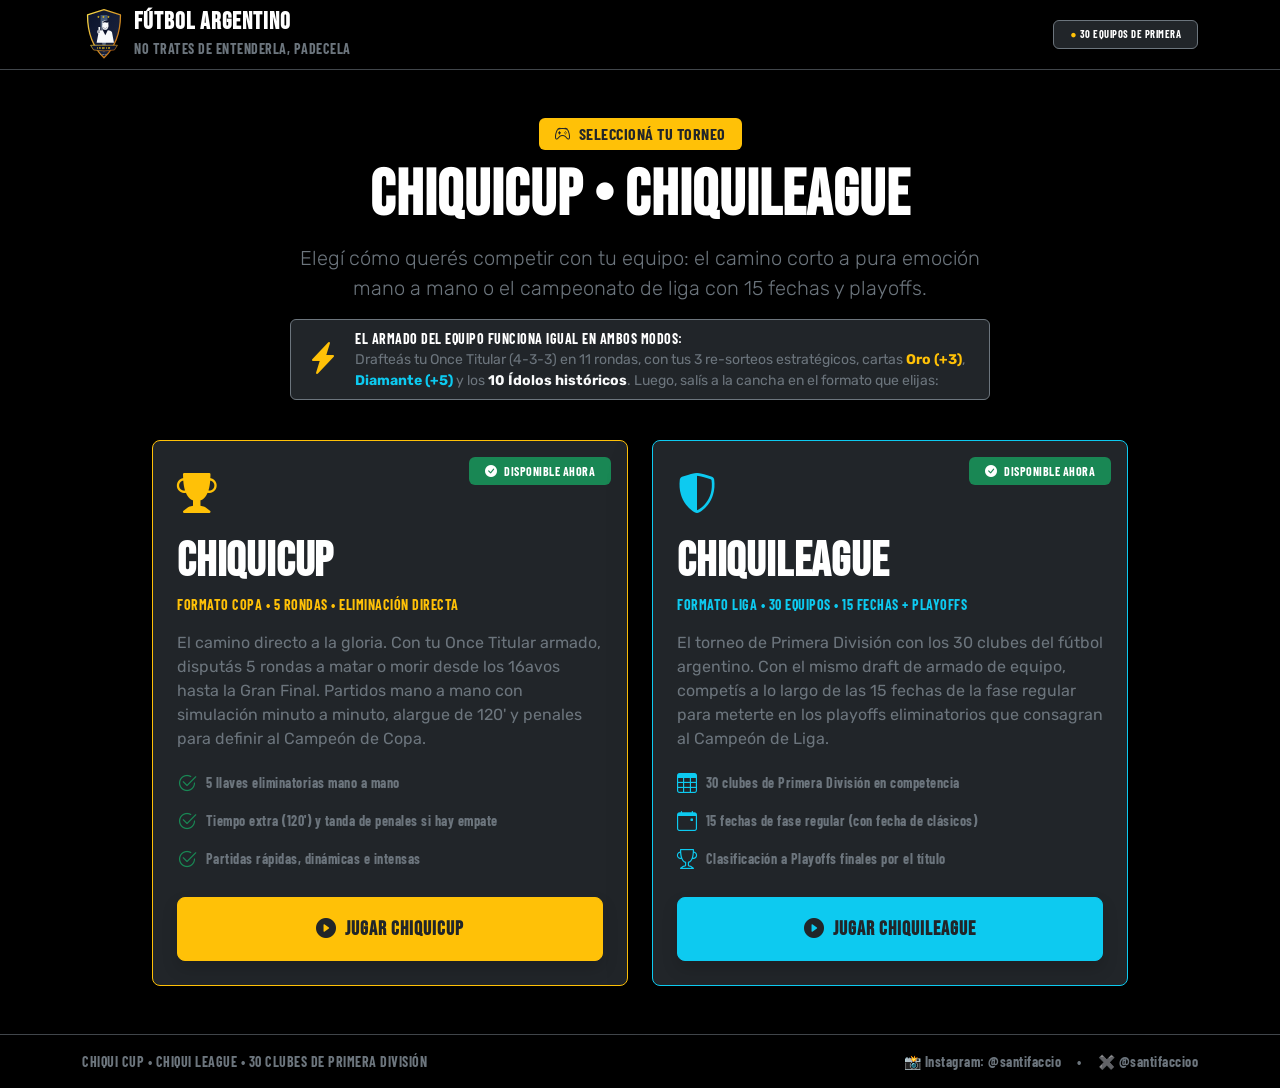
==== web/index.html @ f9009003 "Primer commit: subiendo el juego" ====
<!DOCTYPE html>
<html lang="es" data-bs-theme="dark">
<head>
    <meta charset="UTF-8">
    <meta name="viewport" content="width=device-width, initial-scale=1.0">
    <title>ChiquiCup & ChiquiLeague &bull; Menú Principal</title>
    <meta name="description" content="Elegí tu formato: ChiquiCup (Eliminación directa mano a mano) o ChiquiLeague (Liga de 30 equipos, 15 fechas y playoffs).">
    <!-- Bootstrap 5 CSS -->
    <link href="https://cdn.jsdelivr.net/npm/bootstrap@5.3.3/dist/css/bootstrap.min.css" rel="stylesheet">
    <!-- Bootstrap Icons -->
    <link href="https://cdn.jsdelivr.net/npm/bootstrap-icons@1.11.3/font/bootstrap-icons.min.css" rel="stylesheet">
    <!-- Google Fonts Deportivas (Fútbol Argentino: Bebas Neue, Barlow Condensed, Rubik) -->
    <link rel="preconnect" href="https://fonts.googleapis.com">
    <link rel="preconnect" href="https://fonts.gstatic.com" crossorigin>
    <link href="https://fonts.googleapis.com/css2?family=Barlow+Condensed:ital,wght@0,600;0,700;0,800;0,900;1,700&family=Bebas+Neue&family=Rubik:ital,wght@0,400;0,500;0,600;0,700;1,400&display=swap" rel="stylesheet">
    <link rel="stylesheet" href="style.css">
</head>
<body class="bg-black text-light min-vh-100 d-flex flex-column">

    <!-- Header Principal -->
    <header class="navbar navbar-expand-lg bg-black border-bottom border-secondary-subtle px-3 py-2 sticky-top shadow-sm">
        <div class="container d-flex justify-content-between align-items-center">
            <div class="d-flex align-items-center gap-2">
                <div class="chiqui-logo-box">
                    <svg class="chiqui-svg" viewBox="0 0 100 120" xmlns="http://www.w3.org/2000/svg">
                        <defs>
                            <linearGradient id="shieldGrad" x1="0%" y1="0%" x2="100%" y2="100%">
                                <stop offset="0%" stop-color="#0b132b"/>
                                <stop offset="100%" stop-color="#1c2541"/>
                            </linearGradient>
                            <linearGradient id="argStripes" x1="0%" y1="0%" x2="0%" y2="100%">
                                <stop offset="0%" stop-color="#75aadb"/>
                                <stop offset="50%" stop-color="#ffffff"/>
                                <stop offset="100%" stop-color="#75aadb"/>
                            </linearGradient>
                            <linearGradient id="goldBorder" x1="0%" y1="0%" x2="100%" y2="100%">
                                <stop offset="0%" stop-color="#fde047"/>
                                <stop offset="100%" stop-color="#b45309"/>
                            </linearGradient>
                        </defs>
                        <path d="M50 4 L88 16 C88 60 76 90 50 115 C24 90 12 60 12 16 Z" fill="url(#shieldGrad)" stroke="url(#goldBorder)" stroke-width="3" stroke-linejoin="round"/>
                        <path d="M42 16 L58 16 C58 64 54 86 50 104 C46 86 42 64 42 16 Z" fill="url(#argStripes)" opacity="0.4"/>
                        <text x="50" y="24" font-size="7.5" fill="#facc15" text-anchor="middle" font-weight="900" letter-spacing="1">★ ★ ★</text>
                        <g fill="#f8fafc">
                            <path d="M46 36 C44 31 48 29 53 29 C58 29 61 31 60 36 C60 39 61 41 60 44 C59 48 56 50 53 50 C50 50 47 48 46 44 C45 41 47 39 46 36 Z"/>
                            <path d="M46 35 C48 29 56 27 60 30 C61 32 59 34 57 34 C54 32 49 32 46 35 Z" fill="#0b132b"/>
                            <path d="M48 43 C50 47 56 47 58 43 C57 48 49 48 48 43 Z" fill="#0b132b"/>
                            <path d="M37 59 C37 53 44 51 53 51 C62 51 69 53 69 59 L73 80 L33 80 Z"/>
                            <path d="M47 51 L53 63 L59 51 Z" fill="#0b132b"/>
                            <g transform="translate(19, 39) scale(0.65)">
                                <path d="M32 30 L40 24 L45 28 L37 36 Z" fill="#f8fafc"/>
                                <circle cx="30" cy="24" r="7" fill="#f8fafc"/>
                                <path d="M28 24 L28 9 C28 7 34 7 34 9 L34 24 Z" fill="#f8fafc"/>
                                <line x1="25" y1="19" x2="33" y2="19" stroke="#0b132b" stroke-width="1.3"/>
                                <line x1="24" y1="23" x2="33" y2="23" stroke="#0b132b" stroke-width="1.3"/>
                                <line x1="25" y1="27" x2="33" y2="27" stroke="#0b132b" stroke-width="1.3"/>
                            </g>
                        </g>
                        <path d="M19 86 L81 86 L74 97 L50 99 L26 97 Z" fill="#0b132b" stroke="url(#goldBorder)" stroke-width="1.5"/>
                        <text x="50" y="94.5" font-family="'Bebas Neue', sans-serif" font-size="7.5" fill="#facc15" text-anchor="middle" letter-spacing="1">CHIQUI CUP</text>
                        <text x="50" y="108" font-family="'Barlow Condensed', sans-serif" font-size="4.2" font-weight="700" fill="#94a3b8" text-anchor="middle" letter-spacing="1">GENIO!</text>
                    </svg>
                </div>
                <div>
                    <h1 class="h4 mb-0 fw-bold font-display text-white tracking-wide">FÚTBOL ARGENTINO</h1>
                    <small class="text-secondary font-mono text-uppercase">No trates de entenderla, padecela</small>
                </div>
            </div>

            <div class="font-mono small text-secondary">
                <span class="badge text-bg-dark border border-secondary px-3 py-2">
                    <span class="text-warning">●</span> 30 EQUIPOS DE PRIMERA
                </span>
            </div>
        </div>
    </header>

    <!-- Menú de Selección de Modos -->
    <main class="container py-4 py-lg-5 flex-grow-1 d-flex flex-column justify-content-center">
        <!-- Título Central -->
        <div class="text-center mb-4">
            <span class="badge text-bg-warning text-dark font-mono px-3 py-2 fs-6 mb-2 shadow-sm text-uppercase">
                <i class="bi bi-controller me-1"></i> Seleccioná tu Torneo
            </span>
            <h1 class="display-3 fw-bold font-display text-white tracking-wide mb-2">CHIQUICUP &bull; CHIQUILEAGUE</h1>
            <p class="lead text-secondary max-w-700 mx-auto mb-3">
                Elegí cómo querés competir con tu equipo: el camino corto a pura emoción mano a mano o el campeonato de liga con 15 fechas y playoffs.
            </p>

            <!-- Banner Explicativo: El Armado de Equipo Funciona Igual -->
            <div class="alert bg-dark bg-opacity-70 border border-secondary max-w-700 mx-auto py-2 px-3 text-start d-flex align-items-center gap-3">
                <div class="fs-2 text-warning"><i class="bi bi-lightning-charge-fill"></i></div>
                <div class="small text-secondary">
                    <strong class="text-white font-mono d-block text-uppercase">El armado del equipo funciona igual en ambos modos:</strong>
                    Drafteás tu Once Titular (4-3-3) en 11 rondas, con tus 3 re-sorteos estratégicos, cartas <span class="text-warning fw-bold">Oro (+3)</span>, <span class="text-info fw-bold">Diamante (+5)</span> y los <span class="text-light fw-bold">10 Ídolos históricos</span>. Luego, salís a la cancha en el formato que elijas:
                </div>
            </div>
        </div>

        <!-- Tarjetas de Modos -->
        <div class="row g-4 justify-content-center max-w-1000 mx-auto w-100">

            <!-- 1. MODO: CHIQUICUP -->
            <div class="col-12 col-lg-6">
                <div class="mode-card card bg-dark border-warning h-100 p-4 shadow-lg d-flex flex-column justify-content-between position-relative overflow-hidden">
                    <div class="mode-card-badge position-absolute top-0 end-0 m-3">
                        <span class="badge text-bg-success font-mono px-3 py-2">
                            <i class="bi bi-check-circle-fill me-1"></i> DISPONIBLE AHORA
                        </span>
                    </div>

                    <div>
                        <div class="mode-icon fs-1 text-warning mb-2">
                            <i class="bi bi-trophy-fill"></i>
                        </div>
                        <h2 class="display-5 fw-bold font-display text-white mb-1">CHIQUICUP</h2>
                        <span class="text-warning font-mono small d-block mb-3 fw-bold text-uppercase">
                            Formato Copa &bull; 5 Rondas &bull; Eliminación Directa
                        </span>
                        <p class="text-secondary mb-3">
                            El camino directo a la gloria. Con tu Once Titular armado, disputás 5 rondas a matar o morir desde los 16avos hasta la Gran Final. Partidos mano a mano con simulación minuto a minuto, alargue de 120' y penales para definir al Campeón de Copa.
                        </p>

                        <ul class="list-unstyled font-mono small text-secondary mb-4 d-flex flex-column gap-2">
                            <li class="d-flex align-items-center gap-2">
                                <i class="bi bi-check2-circle text-success fs-5"></i>
                                <span>5 llaves eliminatorias mano a mano</span>
                            </li>
                            <li class="d-flex align-items-center gap-2">
                                <i class="bi bi-check2-circle text-success fs-5"></i>
                                <span>Tiempo extra (120') y tanda de penales si hay empate</span>
                            </li>
                            <li class="d-flex align-items-center gap-2">
                                <i class="bi bi-check2-circle text-success fs-5"></i>
                                <span>Partidas rápidas, dinámicas e intensas</span>
                            </li>
                        </ul>
                    </div>

                    <button type="button" onclick="openTeamNameModal('cup')" class="btn btn-warning btn-lg font-display fw-bold text-dark w-100 py-3 shadow mode-action-btn fs-5">
                        <i class="bi bi-play-circle-fill me-2"></i>JUGAR CHIQUICUP
                    </button>
                </div>
            </div>

            <!-- 2. MODO: CHIQUILEAGUE (DISPONIBLE AHORA) -->
            <div class="col-12 col-lg-6">
                <div class="mode-card card bg-dark border-info h-100 p-4 shadow-lg d-flex flex-column justify-content-between position-relative overflow-hidden">
                    <div class="mode-card-badge position-absolute top-0 end-0 m-3">
                        <span class="badge text-bg-success font-mono px-3 py-2">
                            <i class="bi bi-check-circle-fill me-1"></i> DISPONIBLE AHORA
                        </span>
                    </div>

                    <div>
                        <div class="mode-icon fs-1 text-info mb-2">
                            <i class="bi bi-shield-shaded"></i>
                        </div>
                        <h2 class="display-5 fw-bold font-display text-white mb-1">CHIQUILEAGUE</h2>
                        <span class="text-info font-mono small d-block mb-3 fw-bold text-uppercase">
                            Formato Liga &bull; 30 Equipos &bull; 15 Fechas + Playoffs
                        </span>
                        <p class="text-secondary mb-3">
                            El torneo de Primera División con los 30 clubes del fútbol argentino. Con el mismo draft de armado de equipo, competís a lo largo de las 15 fechas de la fase regular para meterte en los playoffs eliminatorios que consagran al Campeón de Liga.
                        </p>

                        <ul class="list-unstyled font-mono small text-secondary mb-4 d-flex flex-column gap-2">
                            <li class="d-flex align-items-center gap-2">
                                <i class="bi bi-table text-info fs-5"></i>
                                <span>30 clubes de Primera División en competencia</span>
                            </li>
                            <li class="d-flex align-items-center gap-2">
                                <i class="bi bi-calendar-event text-info fs-5"></i>
                                <span>15 fechas de fase regular (con fecha de clásicos)</span>
                            </li>
                            <li class="d-flex align-items-center gap-2">
                                <i class="bi bi-trophy text-info fs-5"></i>
                                <span>Clasificación a Playoffs finales por el título</span>
                            </li>
                        </ul>
                    </div>

                    <button type="button" onclick="openTeamNameModal('league')" class="btn btn-info btn-lg font-display fw-bold text-dark w-100 py-3 shadow mode-action-btn fs-5">
                        <i class="bi bi-play-circle-fill me-2"></i>JUGAR CHIQUILEAGUE
                    </button>
                </div>
            </div>

        </div>
    </main>

    <!-- Modal para nombrar al equipo -->
    <div class="modal fade" id="teamNameModal" tabindex="-1" aria-labelledby="teamNameModalLabel" aria-hidden="true">
        <div class="modal-dialog modal-dialog-centered">
            <div class="modal-content bg-dark border border-warning shadow-lg text-light">
                <div class="modal-header border-secondary bg-black bg-opacity-60">
                    <div class="d-flex align-items-center gap-2">
                        <i class="bi bi-shield-fill-check text-warning fs-4"></i>
                        <h5 class="modal-title font-chakra fw-bold tracking-wide" id="teamNameModalLabel">NOMBRE DE TU EQUIPO</h5>
                    </div>
                    <button type="button" class="btn-close btn-close-white" data-bs-dismiss="modal" aria-label="Close"></button>
                </div>
                <div class="modal-body p-4 text-center">
                    <p class="font-mono text-secondary mb-3">
                        Ingresá el nombre con el que vas a competir. Si lo dejás en blanco, por defecto será <span class="text-warning fw-bold">ChiquiTeam</span>.
                    </p>
                    <div class="mb-3">
                        <input type="text" id="input-team-name" class="form-control form-control-lg bg-black text-white border-secondary text-center font-chakra fs-4" placeholder="ChiquiTeam" maxlength="22" autocomplete="off">
                    </div>
                    <div class="d-flex gap-2 justify-content-center">
                        <button type="button" class="btn btn-outline-secondary font-mono px-3" data-bs-dismiss="modal">CANCELAR</button>
                        <button type="button" id="btn-confirm-start" class="btn btn-warning font-chakra fw-bold px-4 fs-5 text-dark">
                            <i class="bi bi-play-fill me-1"></i> ¡A LA CANCHA!
                        </button>
                    </div>
                </div>
            </div>
        </div>
    </div>

    <!-- Footer -->
    <footer class="retro-footer bg-black border-top border-secondary-subtle py-3 px-3 mt-auto">
        <div class="container d-flex justify-content-between align-items-center flex-wrap gap-2 font-mono small text-secondary">
            <span>CHIQUI CUP &bull; CHIQUI LEAGUE &bull; 30 CLUBES DE PRIMERA DIVISIÓN</span>
            <div class="footer-socials d-flex align-items-center gap-3">
                <a href="https://www.instagram.com/santifaccio/" target="_blank" rel="noopener noreferrer" class="text-secondary text-decoration-none hover-light">📸 Instagram: @santifaccio</a>
                <span>&bull;</span>
                <a href="https://x.com/santifaccioo" target="_blank" rel="noopener noreferrer" class="text-secondary text-decoration-none hover-light">✖️ @santifaccioo</a>
            </div>
        </div>
    </footer>

    <!-- Bootstrap 5 Bundle JS -->
    <script src="https://cdn.jsdelivr.net/npm/bootstrap@5.3.3/dist/js/bootstrap.bundle.min.js"></script>
    <script>
        let targetMode = 'cup';
        let teamNameModalInstance = null;

        function openTeamNameModal(mode) {
            targetMode = mode;
            const modalEl = document.getElementById('teamNameModal');
            if (!teamNameModalInstance) {
                teamNameModalInstance = new bootstrap.Modal(modalEl);
            }
            const input = document.getElementById('input-team-name');
            const saved = localStorage.getItem('userTeamName');
            input.value = (saved && saved !== 'Tu Equipo') ? saved : '';
            teamNameModalInstance.show();
            setTimeout(() => input.focus(), 400);
        }

        function confirmTeamNameAndStart() {
            const input = document.getElementById('input-team-name');
            let name = (input.value || '').trim();
            if (!name) {
                name = 'ChiquiTeam';
            }
            localStorage.setItem('userTeamName', name);
            if (teamNameModalInstance) {
                teamNameModalInstance.hide();
            }
            const targetPage = (targetMode === 'league') ? 'chiquileague.html' : 'chiquicup.html';
            window.location.href = `${targetPage}?name=${encodeURIComponent(name)}`;
        }

        document.addEventListener('DOMContentLoaded', () => {
            const confirmBtn = document.getElementById('btn-confirm-start');
            if (confirmBtn) {
                confirmBtn.addEventListener('click', confirmTeamNameAndStart);
            }
            const input = document.getElementById('input-team-name');
            if (input) {
                input.addEventListener('keydown', (e) => {
                    if (e.key === 'Enter') {
                        e.preventDefault();
                        confirmTeamNameAndStart();
                    }
                });
            }
        });
    </script>
</body>
</html>
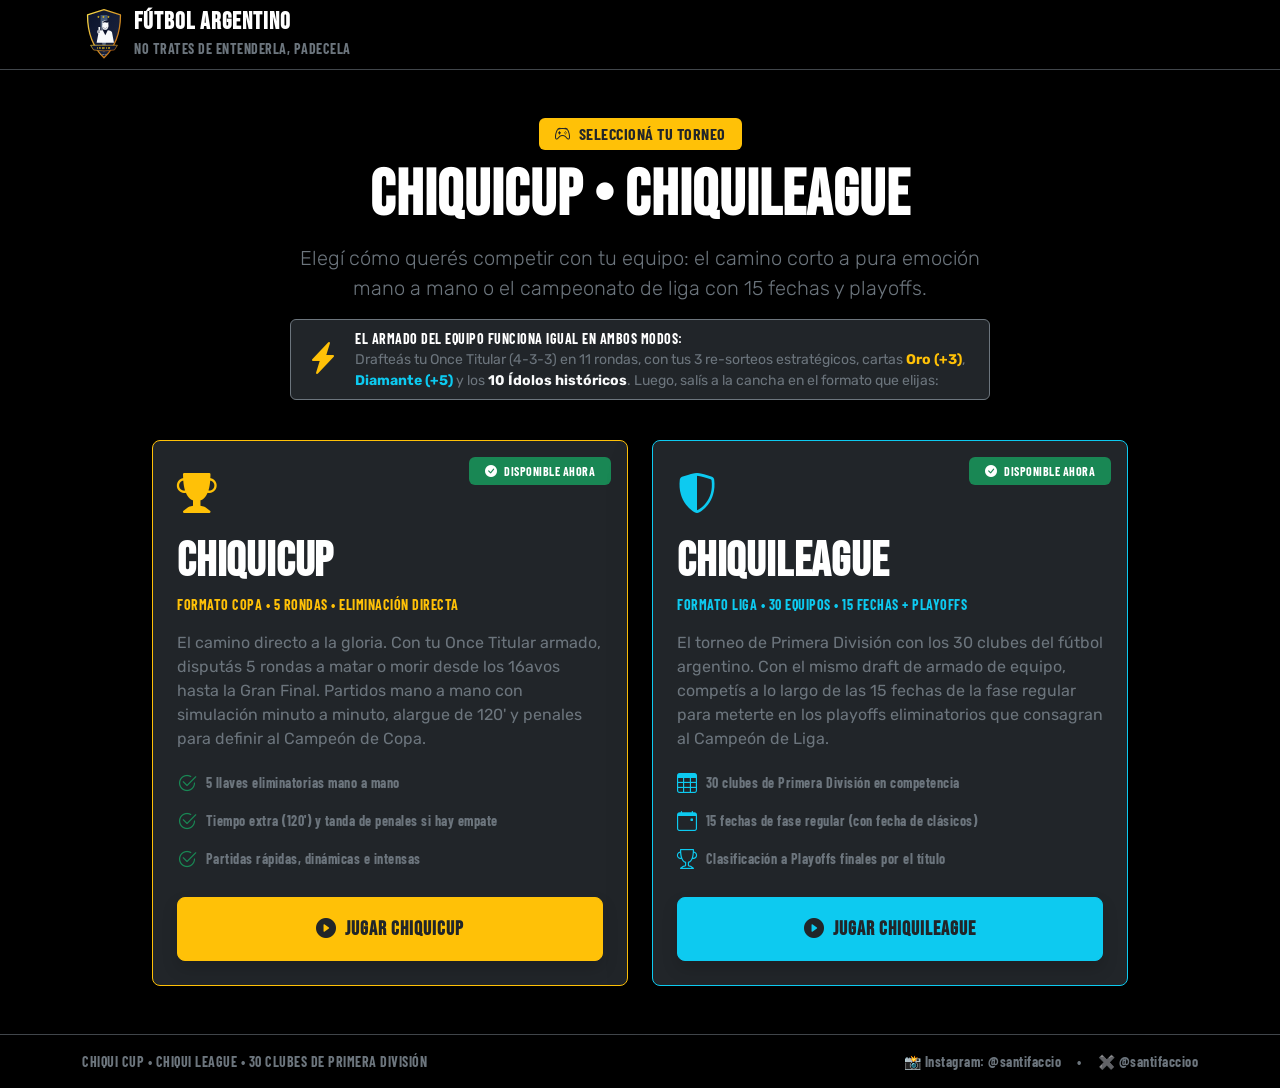
==== commit 644a202d: "correccion bugs" ====
--- a/web/index.html
+++ b/web/index.html
@@ -5,11 +5,11 @@
     <meta name="viewport" content="width=device-width, initial-scale=1.0">
     <title>ChiquiCup & ChiquiLeague &bull; Menú Principal</title>
     <meta name="description" content="Elegí tu formato: ChiquiCup (Eliminación directa mano a mano) o ChiquiLeague (Liga de 30 equipos, 15 fechas y playoffs).">
-    <!-- Bootstrap 5 CSS -->
+    
     <link href="https://cdn.jsdelivr.net/npm/bootstrap@5.3.3/dist/css/bootstrap.min.css" rel="stylesheet">
-    <!-- Bootstrap Icons -->
+    
     <link href="https://cdn.jsdelivr.net/npm/bootstrap-icons@1.11.3/font/bootstrap-icons.min.css" rel="stylesheet">
-    <!-- Google Fonts Deportivas (Fútbol Argentino: Bebas Neue, Barlow Condensed, Rubik) -->
+    
     <link rel="preconnect" href="https://fonts.googleapis.com">
     <link rel="preconnect" href="https://fonts.gstatic.com" crossorigin>
     <link href="https://fonts.googleapis.com/css2?family=Barlow+Condensed:ital,wght@0,600;0,700;0,800;0,900;1,700&family=Bebas+Neue&family=Rubik:ital,wght@0,400;0,500;0,600;0,700;1,400&display=swap" rel="stylesheet">
@@ -17,7 +17,7 @@
 </head>
 <body class="bg-black text-light min-vh-100 d-flex flex-column">
 
-    <!-- Header Principal -->
+    
     <header class="navbar navbar-expand-lg bg-black border-bottom border-secondary-subtle px-3 py-2 sticky-top shadow-sm">
         <div class="container d-flex justify-content-between align-items-center">
             <div class="d-flex align-items-center gap-2">
@@ -67,17 +67,13 @@
                 </div>
             </div>
 
-            <div class="font-mono small text-secondary">
-                <span class="badge text-bg-dark border border-secondary px-3 py-2">
-                    <span class="text-warning">●</span> 30 EQUIPOS DE PRIMERA
-                </span>
-            </div>
+            
         </div>
     </header>
 
-    <!-- Menú de Selección de Modos -->
+    
     <main class="container py-4 py-lg-5 flex-grow-1 d-flex flex-column justify-content-center">
-        <!-- Título Central -->
+        
         <div class="text-center mb-4">
             <span class="badge text-bg-warning text-dark font-mono px-3 py-2 fs-6 mb-2 shadow-sm text-uppercase">
                 <i class="bi bi-controller me-1"></i> Seleccioná tu Torneo
@@ -87,7 +83,7 @@
                 Elegí cómo querés competir con tu equipo: el camino corto a pura emoción mano a mano o el campeonato de liga con 15 fechas y playoffs.
             </p>
 
-            <!-- Banner Explicativo: El Armado de Equipo Funciona Igual -->
+            
             <div class="alert bg-dark bg-opacity-70 border border-secondary max-w-700 mx-auto py-2 px-3 text-start d-flex align-items-center gap-3">
                 <div class="fs-2 text-warning"><i class="bi bi-lightning-charge-fill"></i></div>
                 <div class="small text-secondary">
@@ -97,10 +93,10 @@
             </div>
         </div>
 
-        <!-- Tarjetas de Modos -->
+        
         <div class="row g-4 justify-content-center max-w-1000 mx-auto w-100">
 
-            <!-- 1. MODO: CHIQUICUP -->
+            
             <div class="col-12 col-lg-6">
                 <div class="mode-card card bg-dark border-warning h-100 p-4 shadow-lg d-flex flex-column justify-content-between position-relative overflow-hidden">
                     <div class="mode-card-badge position-absolute top-0 end-0 m-3">
@@ -143,7 +139,7 @@
                 </div>
             </div>
 
-            <!-- 2. MODO: CHIQUILEAGUE (DISPONIBLE AHORA) -->
+            
             <div class="col-12 col-lg-6">
                 <div class="mode-card card bg-dark border-info h-100 p-4 shadow-lg d-flex flex-column justify-content-between position-relative overflow-hidden">
                     <div class="mode-card-badge position-absolute top-0 end-0 m-3">
@@ -189,7 +185,7 @@
         </div>
     </main>
 
-    <!-- Modal para nombrar al equipo -->
+    
     <div class="modal fade" id="teamNameModal" tabindex="-1" aria-labelledby="teamNameModalLabel" aria-hidden="true">
         <div class="modal-dialog modal-dialog-centered">
             <div class="modal-content bg-dark border border-warning shadow-lg text-light">
@@ -218,7 +214,7 @@
         </div>
     </div>
 
-    <!-- Footer -->
+    
     <footer class="retro-footer bg-black border-top border-secondary-subtle py-3 px-3 mt-auto">
         <div class="container d-flex justify-content-between align-items-center flex-wrap gap-2 font-mono small text-secondary">
             <span>CHIQUI CUP &bull; CHIQUI LEAGUE &bull; 30 CLUBES DE PRIMERA DIVISIÓN</span>
@@ -230,7 +226,7 @@
         </div>
     </footer>
 
-    <!-- Bootstrap 5 Bundle JS -->
+    
     <script src="https://cdn.jsdelivr.net/npm/bootstrap@5.3.3/dist/js/bootstrap.bundle.min.js"></script>
     <script>
         let targetMode = 'cup';
--- a/web/style.css
+++ b/web/style.css
@@ -0,0 +1,761 @@
+
+
+:root {
+    --bg-main: #0b0e14;
+    --bg-panel: #141820;
+    --border-color: #2a3342;
+    --border-subtle: #1c232f;
+    --text-main: #f1f5f9;
+    --text-muted: #94a3b8;
+    
+    
+    --border-optimal: #22c55e;   
+    --border-cat: #eab308;       
+    --border-diff: #ef4444;      
+    
+    --pitch-green: #112818;
+    --pitch-line: rgba(255, 255, 255, 0.22);
+    --gold-accent: #d97706;
+}
+
+* {
+    margin: 0;
+    padding: 0;
+    box-sizing: border-box;
+}
+
+body {
+    background-color: var(--bg-main);
+    color: var(--text-main);
+    font-family: 'Rubik', -apple-system, BlinkMacSystemFont, sans-serif;
+    min-height: 100vh;
+}
+
+
+.font-chakra, .font-display { font-family: 'Bebas Neue', 'Barlow Condensed', sans-serif; letter-spacing: 0.8px; }
+.font-mono, .font-condensed { font-family: 'Barlow Condensed', sans-serif; font-weight: 700; letter-spacing: 0.5px; }
+.tracking-wide { letter-spacing: 1px; }
+
+.badge-dot {
+    display: inline-block;
+    width: 8px;
+    height: 8px;
+    border-radius: 50%;
+}
+
+.hidden {
+    display: none !important;
+}
+
+
+.chiqui-logo-box {
+    width: 44px;
+    height: 52px;
+    display: flex;
+    align-items: center;
+    justify-content: center;
+    flex-shrink: 0;
+}
+
+.chiqui-svg {
+    width: 100%;
+    height: 100%;
+    filter: drop-shadow(0 2px 5px rgba(0,0,0,0.7));
+}
+
+
+
+.tactical-board {
+    position: relative;
+    background: radial-gradient(circle at center, #15381f 0%, #0d2414 70%, #07170c 100%);
+    border: 2px solid #234d2a;
+    border-radius: 6px;
+    padding: 18px 10px;
+    display: flex;
+    flex-direction: column;
+    justify-content: space-between;
+    min-height: 560px;
+    box-shadow: inset 0 0 25px rgba(0, 0, 0, 0.7);
+    overflow: hidden;
+}
+
+
+.pitch-lines {
+    position: absolute;
+    inset: 0;
+    pointer-events: none;
+}
+
+.center-line {
+    position: absolute;
+    top: 50%;
+    left: 0;
+    right: 0;
+    height: 1px;
+    background: var(--pitch-line);
+}
+
+.center-circle {
+    position: absolute;
+    top: 50%;
+    left: 50%;
+    width: 110px;
+    height: 110px;
+    border: 1px solid var(--pitch-line);
+    border-radius: 50%;
+    transform: translate(-50%, -50%);
+}
+
+.box-penalty {
+    position: absolute;
+    left: 25%;
+    width: 50%;
+    height: 75px;
+    border: 1px solid var(--pitch-line);
+}
+.box-penalty.top { top: 0; border-top: none; }
+.box-penalty.bottom { bottom: 0; border-bottom: none; }
+
+.box-goal {
+    position: absolute;
+    left: 36%;
+    width: 28%;
+    height: 30px;
+    border: 1px solid var(--pitch-line);
+}
+.box-goal.top { top: 0; border-top: none; }
+.box-goal.bottom { bottom: 0; border-bottom: none; }
+
+
+.line-row {
+    position: relative;
+    z-index: 2;
+    display: flex;
+    justify-content: space-around;
+    align-items: center;
+    width: 100%;
+}
+
+.line-row.forwards {
+    justify-content: space-between;
+    padding: 0 8%;
+}
+
+.line-row.am-line {
+    justify-content: center;
+    margin-top: -6px;
+    margin-bottom: -6px;
+}
+
+.line-row.mids {
+    justify-content: center;
+    gap: 80px;
+}
+
+.line-row.defenders {
+    justify-content: space-between;
+    padding: 0 4%;
+}
+
+.line-row.goalkeeper {
+    justify-content: center;
+}
+
+
+.tactical-slot {
+    background: #141820;
+    border: 2px solid #374151; 
+    width: 96px;
+    min-height: 64px;
+    border-radius: 4px;
+    display: flex;
+    flex-direction: column;
+    align-items: center;
+    justify-content: center;
+    padding: 4px;
+    transition: border-color 0.2s ease, box-shadow 0.2s ease, transform 0.2s ease;
+}
+
+
+.tactical-slot.optima {
+    border: 2px solid var(--border-optimal) !important;
+}
+
+.tactical-slot.penalidad-cat {
+    border: 2px solid var(--border-cat) !important;
+}
+
+.tactical-slot.penalidad-diff {
+    border: 2px solid var(--border-diff) !important;
+}
+
+.pos-tag {
+    font-family: 'Barlow Condensed', sans-serif;
+    font-size: 0.65rem;
+    font-weight: 700;
+    color: #94a3b8;
+    background: #202630;
+    padding: 1px 5px;
+    border-radius: 2px;
+    margin-bottom: 2px;
+}
+
+.slot-body {
+    width: 100%;
+    text-align: center;
+    font-size: 0.72rem;
+    font-weight: 600;
+}
+
+.slot-body.empty {
+    color: #64748b;
+    font-style: italic;
+    font-size: 0.7rem;
+}
+
+.player-title {
+    display: block;
+    white-space: nowrap;
+    overflow: hidden;
+    text-overflow: ellipsis;
+    color: #f1f5f9;
+    font-size: 0.72rem;
+    font-weight: 700;
+}
+
+.player-club {
+    display: block;
+    white-space: nowrap;
+    overflow: hidden;
+    text-overflow: ellipsis;
+    color: #94a3b8;
+    font-size: 0.58rem;
+    font-family: 'Barlow Condensed', sans-serif;
+    font-weight: 500;
+}
+
+.player-media {
+    font-family: 'Bebas Neue', 'Barlow Condensed', sans-serif;
+    font-size: 0.82rem;
+    font-weight: 700;
+    color: #fbbf24;
+    margin-top: 1px;
+}
+
+
+
+.choices-grid {
+    display: grid;
+    grid-template-columns: repeat(2, 1fr);
+    gap: 12px;
+}
+
+.choice-card {
+    background: #151922;
+    border: 1px solid var(--border-color);
+    border-radius: 6px;
+    padding: 12px;
+    display: flex;
+    flex-direction: column;
+    justify-content: space-between;
+    cursor: pointer;
+    position: relative;
+    overflow: hidden; 
+    
+    
+    transition: transform 0.22s cubic-bezier(0.16, 1, 0.3, 1), 
+                box-shadow 0.22s ease, 
+                border-color 0.22s ease,
+                background-color 0.22s ease;
+}
+
+
+.choice-card:hover {
+    transform: translateY(-2px);
+    border-color: #64748b;
+    background: #1b212d;
+    box-shadow: 0 4px 14px rgba(0, 0, 0, 0.45);
+}
+
+.choice-top {
+    display: flex;
+    justify-content: space-between;
+    align-items: baseline;
+    margin-bottom: 6px;
+    position: relative;
+    z-index: 2;
+}
+
+.choice-media-wrapper {
+    display: flex;
+    align-items: center;
+    gap: 8px;
+    flex-wrap: wrap;
+}
+
+.choice-media {
+    font-family: 'Bebas Neue', 'Barlow Condensed', sans-serif;
+    font-size: 1.7rem;
+    font-weight: 900;
+    color: #fbbf24;
+    line-height: 1;
+}
+
+
+.choice-pos {
+    font-family: 'Barlow Condensed', sans-serif;
+    font-size: 0.75rem;
+    font-weight: 700;
+    background: #232a36;
+    color: #cbd5e1;
+    padding: 2px 6px;
+    border-radius: 3px;
+    border: 2px solid var(--border-color);
+    transition: border-color 0.2s, background-color 0.2s;
+}
+
+.choice-pos.optima {
+    border: 2px solid var(--border-optimal) !important;
+    background: #0f2918;
+    color: #86efac;
+}
+
+.choice-pos.penalidad-cat {
+    border: 2px solid var(--border-cat) !important;
+    background: #2a200b;
+    color: #fef08a;
+}
+
+.choice-pos.penalidad-diff {
+    border: 2px solid var(--border-diff) !important;
+    background: #2a1010;
+    color: #fca5a5;
+}
+
+.choice-name {
+    font-size: 0.92rem;
+    font-weight: 700;
+    color: #f8fafc;
+    margin-bottom: 2px;
+    position: relative;
+    z-index: 2;
+    white-space: nowrap;
+    overflow: hidden;
+    text-overflow: ellipsis;
+}
+
+.choice-club {
+    font-size: 0.72rem;
+    color: #94a3b8;
+    font-family: 'Barlow Condensed', sans-serif;
+    font-weight: 600;
+    margin-bottom: 4px;
+    position: relative;
+    z-index: 2;
+    white-space: nowrap;
+    overflow: hidden;
+    text-overflow: ellipsis;
+}
+
+.choice-cat {
+    font-size: 0.68rem;
+    color: var(--text-muted);
+    text-transform: uppercase;
+    font-family: 'Barlow Condensed', sans-serif;
+    margin-bottom: 10px;
+    position: relative;
+    z-index: 2;
+}
+
+.btn-select {
+    background: #232a36;
+    border: 1px solid var(--border-color);
+    color: #e2e8f0;
+    font-family: 'Bebas Neue', 'Barlow Condensed', sans-serif;
+    font-weight: 700;
+    font-size: 0.78rem;
+    padding: 6px;
+    border-radius: 4px;
+    cursor: pointer;
+    text-transform: uppercase;
+    letter-spacing: 0.5px;
+    width: 100%;
+    position: relative;
+    z-index: 2;
+    transition: background 0.15s, border-color 0.15s, color 0.15s;
+}
+
+.choice-card:hover .btn-select {
+    background: #2563eb;
+    border-color: #3b82f6;
+    color: #fff;
+}
+
+
+
+
+@keyframes shimmerBeam {
+    0% {
+        transform: rotate(25deg) translateX(-180%);
+    }
+    100% {
+        transform: rotate(25deg) translateX(220%);
+    }
+}
+
+
+@keyframes subtleSparkle {
+    0%, 100% { opacity: 0.3; transform: scale(0.96); }
+    50% { opacity: 0.85; transform: scale(1.04); }
+}
+
+
+.choice-card.card-oro::after,
+.choice-card.card-diamante::after,
+.choice-card.card-leyenda::after {
+    content: '';
+    position: absolute;
+    top: -50%;
+    left: -50%;
+    width: 200%;
+    height: 200%;
+    pointer-events: none;
+    z-index: 1;
+}
+
+
+.choice-card.card-oro::before,
+.choice-card.card-diamante::before,
+.choice-card.card-leyenda::before {
+    content: '✦';
+    position: absolute;
+    top: 5px;
+    right: 8px;
+    font-size: 0.85rem;
+    pointer-events: none;
+    z-index: 2;
+    animation: subtleSparkle 2.4s infinite ease-in-out;
+}
+
+
+.choice-card.card-oro {
+    border: 1.5px solid #facc15 !important;
+    background: linear-gradient(145deg, #241d0b 0%, #151922 65%);
+    box-shadow: 0 0 12px rgba(250, 204, 21, 0.25);
+}
+.choice-card.card-oro:hover {
+    transform: translateY(-2px);
+    border-color: #fde047 !important;
+    background: linear-gradient(145deg, #2d240e 0%, #1c222e 65%);
+    box-shadow: 0 4px 18px rgba(250, 204, 21, 0.45);
+}
+.choice-card.card-oro::after {
+    background: linear-gradient(60deg, transparent 42%, rgba(250, 204, 21, 0.18) 50%, transparent 58%);
+    animation: shimmerBeam 4.5s infinite cubic-bezier(0.4, 0, 0.2, 1);
+}
+.choice-card.card-oro::before {
+    color: #fde047;
+    text-shadow: 0 0 6px rgba(250, 204, 21, 0.8);
+}
+
+
+.choice-card.card-diamante {
+    border: 1.5px solid #c084fc !important;
+    background: linear-gradient(145deg, #250f35 0%, #151922 65%);
+    box-shadow: 0 0 14px rgba(192, 132, 252, 0.3);
+}
+.choice-card.card-diamante:hover {
+    transform: translateY(-2px);
+    border-color: #d8b4fe !important;
+    background: linear-gradient(145deg, #301344 0%, #1c222e 65%);
+    box-shadow: 0 4px 20px rgba(192, 132, 252, 0.5);
+}
+.choice-card.card-diamante::after {
+    background: linear-gradient(60deg, transparent 42%, rgba(216, 180, 254, 0.22) 50%, transparent 58%);
+    animation: shimmerBeam 4.0s infinite cubic-bezier(0.4, 0, 0.2, 1);
+}
+.choice-card.card-diamante::before {
+    color: #e9d5ff;
+    text-shadow: 0 0 8px rgba(192, 132, 252, 0.8);
+}
+
+
+.choice-card.card-leyenda {
+    border: 1.5px solid #38bdf8 !important;
+    background: linear-gradient(145deg, #092638 0%, #151922 65%);
+    box-shadow: 0 0 16px rgba(56, 189, 248, 0.35);
+}
+.choice-card.card-leyenda:hover {
+    transform: translateY(-2px);
+    border-color: #7dd3fc !important;
+    background: linear-gradient(145deg, #0e354e 0%, #1c222e 65%);
+    box-shadow: 0 4px 22px rgba(56, 189, 248, 0.55);
+}
+.choice-card.card-leyenda::after {
+    background: linear-gradient(60deg, transparent 42%, rgba(125, 211, 252, 0.25) 50%, transparent 58%);
+    animation: shimmerBeam 3.6s infinite cubic-bezier(0.4, 0, 0.2, 1);
+}
+.choice-card.card-leyenda::before {
+    content: '👑';
+    font-size: 0.75rem;
+    filter: drop-shadow(0 0 6px rgba(56, 189, 248, 0.9));
+}
+
+
+.badge-rarity {
+    display: inline-flex;
+    align-items: center;
+    gap: 4px;
+    font-family: 'Barlow Condensed', sans-serif;
+    font-size: 0.65rem;
+    font-weight: 800;
+    padding: 2px 7px;
+    border-radius: 3px;
+    letter-spacing: 0.5px;
+    text-transform: uppercase;
+    line-height: 1.2;
+}
+
+.badge-rarity.badge-oro {
+    background: #facc15;
+    color: #1a150c;
+    border: 1px solid #fde047;
+    box-shadow: 0 0 8px rgba(250, 204, 21, 0.5);
+}
+
+.badge-rarity.badge-diamante {
+    background: #a855f7;
+    color: #ffffff;
+    border: 1px solid #c084fc;
+    box-shadow: 0 0 10px rgba(168, 85, 247, 0.65);
+}
+
+.badge-rarity.badge-leyenda {
+    background: linear-gradient(135deg, #0284c7 0%, #38bdf8 100%);
+    color: #ffffff;
+    border: 1px solid #7dd3fc;
+    box-shadow: 0 0 10px rgba(56, 189, 248, 0.7);
+}
+
+
+.tactical-slot.slot-oro {
+    box-shadow: inset 0 0 10px rgba(250, 204, 21, 0.35);
+    background: linear-gradient(180deg, #261f0d 0%, #14171d 100%);
+}
+
+.tactical-slot.slot-diamante {
+    box-shadow: inset 0 0 12px rgba(168, 85, 247, 0.45);
+    background: linear-gradient(180deg, #2a113a 0%, #14171d 100%);
+}
+
+.tactical-slot.slot-leyenda {
+    box-shadow: inset 0 0 14px rgba(56, 189, 248, 0.45);
+    background: linear-gradient(180deg, #0d2a3d 0%, #14171d 100%);
+}
+
+.player-rarity-pill {
+    font-family: 'Barlow Condensed', sans-serif;
+    font-size: 0.58rem;
+    font-weight: 800;
+    padding: 1px 4px;
+    border-radius: 2px;
+    margin-left: 4px;
+    vertical-align: middle;
+}
+
+.player-rarity-pill.oro {
+    background: #facc15;
+    color: #0b132b;
+    box-shadow: 0 0 4px rgba(250, 204, 21, 0.6);
+}
+
+.player-rarity-pill.diamante {
+    background: #a855f7;
+    color: #fff;
+    box-shadow: 0 0 6px rgba(168, 85, 247, 0.7);
+}
+
+.player-rarity-pill.leyenda {
+    background: #38bdf8;
+    color: #082f49;
+    box-shadow: 0 0 6px rgba(56, 189, 248, 0.8);
+}
+
+
+
+.ticker-log {
+    max-height: 180px;
+    overflow-y: auto;
+    display: flex;
+    flex-direction: column;
+    gap: 4px;
+    font-family: 'Barlow Condensed', sans-serif;
+    font-size: 0.78rem;
+}
+
+.ticker-item {
+    padding: 4px 8px;
+    border-left: 3px solid #64748b;
+    background: #141822;
+    border-radius: 2px;
+}
+
+.ticker-item.goal-home {
+    border-left-color: var(--border-optimal);
+    color: #86efac;
+}
+
+.ticker-item.goal-away {
+    border-left-color: var(--border-diff);
+    color: #fca5a5;
+}
+
+.ticker-item.info {
+    border-left-color: #facc15;
+    color: #fef08a;
+}
+
+
+.pen-dots {
+    display: flex;
+    gap: 4px;
+    min-height: 16px;
+    align-items: center;
+}
+
+.pen-dot {
+    width: 14px;
+    height: 14px;
+    border-radius: 50%;
+    border: 1px solid #475569;
+    background: #1e2530;
+    display: inline-block;
+    transition: all 0.2s ease;
+}
+
+.pen-dot.scored {
+    background: #22c55e;
+    border-color: #86efac;
+    box-shadow: 0 0 6px #22c55e;
+}
+
+.pen-dot.missed {
+    background: #ef4444;
+    border-color: #fca5a5;
+    box-shadow: 0 0 6px #ef4444;
+}
+
+
+.result-banner.win {
+    background: #0f2918;
+    border: 2px solid var(--border-optimal);
+    color: #86efac;
+}
+
+.result-banner.champion {
+    background: #1a150c;
+    border: 3px double #fbbf24;
+    color: #fef3c7;
+    box-shadow: inset 0 0 15px rgba(0,0,0,0.8);
+}
+
+.result-banner.loss {
+    background: #241212;
+    border: 2px solid var(--border-diff);
+    color: #fca5a5;
+}
+
+.banner-headline {
+    font-family: 'Bebas Neue', 'Barlow Condensed', sans-serif;
+    font-weight: 900;
+    font-size: 1.3rem;
+    letter-spacing: 2px;
+    text-transform: uppercase;
+}
+
+.banner-sub {
+    font-family: 'Barlow Condensed', sans-serif;
+    font-weight: 700;
+    font-size: 0.82rem;
+    letter-spacing: 1px;
+    color: #fbbf24;
+}
+
+.banner-note {
+    font-size: 0.78rem;
+    color: #cbd5e1;
+    margin-top: 4px;
+    line-height: 1.4;
+}
+
+
+.recap-match-row {
+    display: flex;
+    justify-content: space-between;
+    padding: 3px 0;
+    border-bottom: 1px solid rgba(255, 255, 255, 0.05);
+}
+
+.recap-stats {
+    border-top: 1px dashed var(--border-subtle);
+    padding-top: 8px;
+    display: flex;
+    justify-content: space-between;
+    font-weight: 600;
+}
+
+.recap-socials {
+    border-top: 1px solid var(--border-subtle);
+    padding-top: 8px;
+    margin-top: 6px;
+    display: flex;
+    align-items: center;
+    justify-content: center;
+    gap: 8px;
+    font-family: 'Barlow Condensed', sans-serif;
+    font-size: 0.72rem;
+    color: #94a3b8;
+}
+
+.hover-light:hover {
+    color: #f8fafc !important;
+}
+
+
+
+
+.max-w-700 { max-width: 700px; }
+.max-w-1000 { max-width: 1000px; }
+
+.mode-card {
+    transition: transform 0.22s cubic-bezier(0.16, 1, 0.3, 1), 
+                box-shadow 0.22s ease, 
+                border-color 0.22s ease,
+                background-color 0.22s ease;
+    border-radius: 8px;
+    background: #141820;
+}
+
+.mode-card:hover {
+    transform: translateY(-3px);
+    background: #181d26;
+}
+
+.mode-card.border-warning:hover {
+    border-color: #fde047 !important;
+    box-shadow: 0 8px 24px rgba(250, 204, 21, 0.2) !important;
+}
+
+.mode-card.border-secondary:hover {
+    border-color: #38bdf8 !important;
+    box-shadow: 0 8px 24px rgba(56, 189, 248, 0.2) !important;
+}
+
+.mode-action-btn {
+    transition: transform 0.15s ease, box-shadow 0.15s ease;
+    letter-spacing: 1px;
+}
+
+.mode-action-btn:hover {
+    transform: translateY(-1px);
+}
